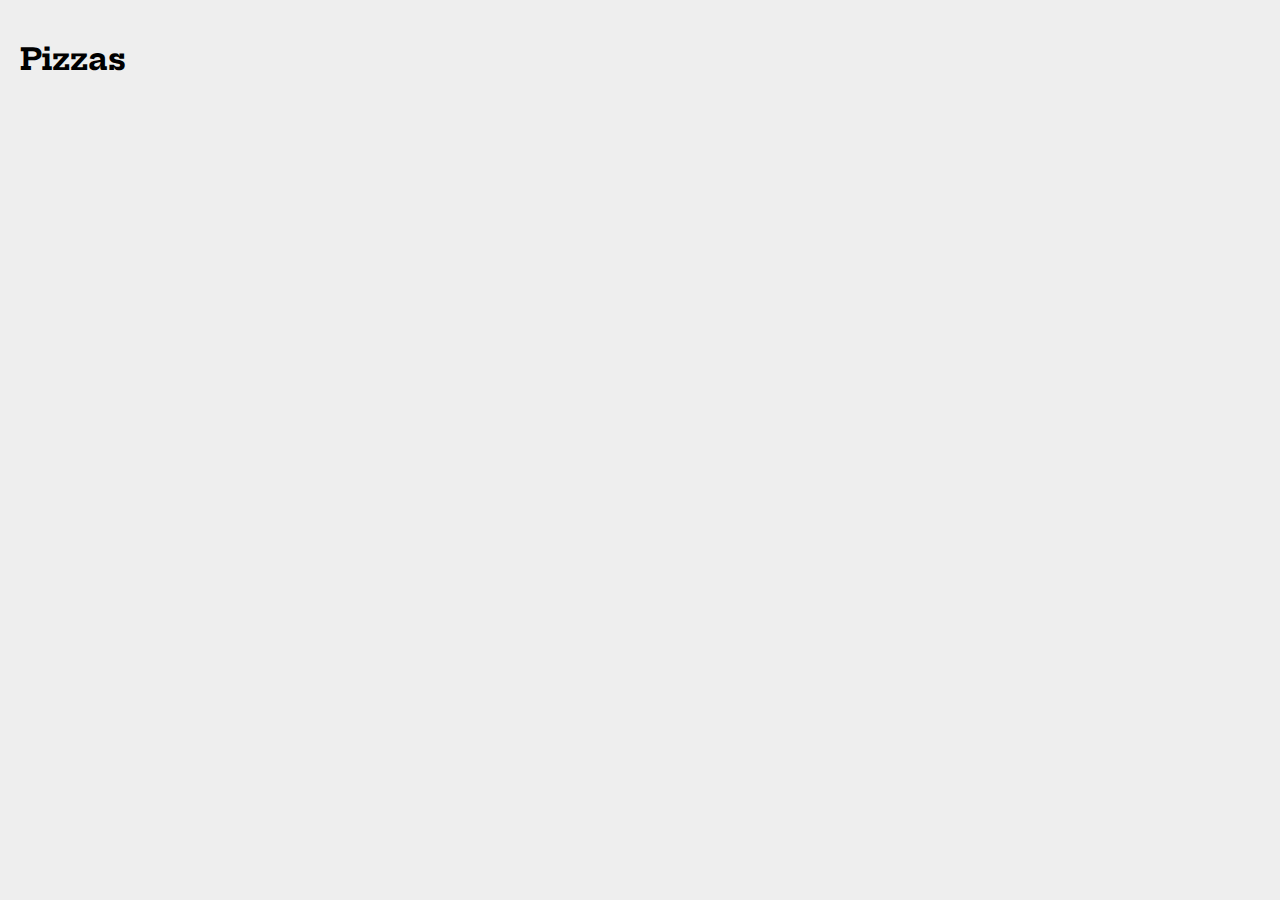
==== index.html @ f1987ee3 "initial" ====
<!DOCTYPE html>
<html>
<head>
    <meta charset="utf-8" />
    <title>Curso de JavaScript</title>
    <link rel="stylesheet" href="style.css" />
    <meta name="viewport" content="width=device-width, initial-scale=1.0">
    <link href="https://fonts.googleapis.com/css?family=Hepta+Slab:400,700|Lato:400,700&display=swap" rel="stylesheet">
</head>
<body>
    <div class="models">
        <div class="pizza-item">
            <a href="">
                <div class="pizza-item--img"><img src="" /></div>
                <div class="pizza-item--add">+</div>
            </a>
            <div class="pizza-item--price">R$ --</div>
            <div class="pizza-item--name">--</div>
            <div class="pizza-item--desc">--</div>
        </div>
        <div class="cart--item">
            <img src="" />
            <div class="cart--item-nome">--</div>
            <div class="cart--item--qtarea">
                <button class="cart--item-qtmenos">-</button>
                <div class="cart--item--qt">1</div>
                <button class="cart--item-qtmais">+</button>
            </div>
        </div>
    </div>
    <header>
        <div class="menu-openner"><span>0</span>🛒</div>
    </header>
    <main>
        <h1>Pizzas</h1>
        <div class="pizza-area"></div>
    </main>
    <aside>
        <div class="cart--area">
            <div class="menu-closer">❌</div>
            <h1>Suas Pizzas</h1>
            <div class="cart"></div>
            <div class="cart--details">
                <div class="cart--totalitem subtotal">
                    <span>Subtotal</span>
                    <span>R$ --</span>
                </div>
                <div class="cart--totalitem desconto">
                    <span>Desconto (-10%)</span>
                    <span>R$ --</span>
                </div>
                <div class="cart--totalitem total big">
                    <span>Total</span>
                    <span>R$ --</span>
                </div>
                <div class="cart--finalizar">Finalizar a compra</div>
            </div>
        </div>
    </aside>
    <div class="pizzaWindowArea">
        <div class="pizzaWindowBody">
            <div class="pizzaInfo--cancelMobileButton">Voltar</div>
            <div class="pizzaBig">
                <img src="" />
            </div>
            <div class="pizzaInfo">
                <h1>--</h1>
                <div class="pizzaInfo--desc">--</div>
                <div class="pizzaInfo--sizearea">
                    <div class="pizzaInfo--sector">Tamanho</div>
                    <div class="pizzaInfo--sizes">
                        <div data-key="0" class="pizzaInfo--size">PEQUENA <span>--</span></div>
                        <div data-key="1" class="pizzaInfo--size">MÉDIO <span>--</span></div>
                        <div data-key="2" class="pizzaInfo--size selected">GRANDE <span>--</span></div>
                    </div>
                </div>
                <div class="pizzaInfo--pricearea">
                    <div class="pizzaInfo--sector">Preço</div>
                    <div class="pizzaInfo--price">
                        <div class="pizzaInfo--actualPrice">R$ --</div>
                        <div class="pizzaInfo--qtarea">
                            <button class="pizzaInfo--qtmenos">-</button>
                            <div class="pizzaInfo--qt">1</div>
                            <button class="pizzaInfo--qtmais">+</button>
                        </div>
                    </div>
                </div>
                <div class="pizzaInfo--addButton">Adicionar ao carrinho</div>
                <div class="pizzaInfo--cancelButton">Cancelar</div>
            </div>
        </div>
    </div>

    <script type="text/javascript" src="pizzas.js"></script>
    <script type="text/javascript" src="script.js"></script>
</body>
</html>
---- style.css ----
* {
    box-sizing: border-box;
}
body {
    background-color:#EEE;
    font-family:'Lato',Helvetica,Arial;
    font-size:15px;
    display:flex;
    margin:0;
    min-height:100vh;
}
.models {
    display:none;
}

header {
    position: fixed;
    left:0;
    top:0;
    right:0;
    height:60px;
    background-color:#399ade;
    display:none;
    justify-content: flex-end;
    align-items: center;
}
.menu-openner {
    margin-right: 15px;
    font-size: 26px;
    background-color: #a9dcff;
    padding: 5px 20px;
    border-radius: 5px;
}
.menu-openner span {
    margin-right:10px;
}
.menu-closer {
    width:32px;
    height:32px;
    display:none;
    font-size: 30px;
}

aside {
    background-color:#9ccbe6;
    width:0vw;
    font-family:'Hepta Slab', Helvetica, Arial;
    transition:all ease .2s;
    overflow-x:hidden;
}
aside.show {
    width:30vw;
}
.cart--area {
    padding:20px;
}
main {
    flex:1;
    padding:20px;
}
h1 {
    font-family:'Hepta Slab', Helvetica, Arial;
}
.pizza-area {
    display:grid;
    grid-template-columns: repeat(3, 1fr);
}
.pizza-item {
    text-align: center;
    max-width:250px;
    font-family:'Hepta Slab', Helvetica, Arial;
    margin:0 auto 50px auto;
}
.pizza-item a {
    display:flex;
    flex-direction: column;
    align-items:center;
    text-decoration: none;
}
.pizza-item--img {
    width:200px;
    height:200px;
    background-color:#EEE;
    border-radius:100px;
    box-shadow:0px 10px 50px rgba(0, 0, 0, 0.2);
}
.pizza-item--img img {
    width:100%;
    height:auto;
}
.pizza-item--add {
    width:50px;
    height:50px;
    line-height:50px;
    border-radius:25px;
    background-color:#388bc5;
    text-align:center;
    color:#FFF;
    font-size:22px;
    cursor:pointer;
    margin-top:-25px;
    transition:all ease .2s;
}
.pizza-item a:hover .pizza-item--add {
    background-color:#244c88;
}
.pizza-item--price {
    font-size:15px;
    color:#333;
    margin-top:5px;
}
.pizza-item--name {
    font-size:20px;
    font-weight: bold;
    color:#000;
    margin-top:5px;
}
.pizza-item--desc {
    font-size:13px;
    color:#555;
    margin-top:10px;
}

.pizzaWindowArea {
    position:fixed;
    left:0;
    top:0;
    bottom:0;
    right:0;
    background-color:rgba(255, 255, 255, 0.5);
    display:none;
    transition: all ease .5s;
    justify-content: center;
    align-items: center;
    overflow-y:auto;
}
.pizzaWindowBody {
    width:900px;
    background-color:#FFF;
    border-radius:10px;
    box-shadow:0px 0px 15px #999;
    display:flex;
    margin:20px 0px;
}
.pizzaBig {
    flex:1;
    display:flex;
    justify-content: center;
    align-items: center;
}
.pizzaBig--back {
    position:absolute;
    width:30px;
    height:30px;
    background-color:#000;
}
.pizzaBig img {
    height:400px;
    width:auto;
}
.pizzaInfo {
    flex:1;
    font-family:'Hepta Slab', Helvetica, Arial;
    padding-bottom:50px;
}
.pizzaInfo h1 {
    margin-top:50px;
}
.pizzaInfo .pizzaInfo--desc {
    font-size:15px;
    color:#999;
    margin-top:10px;
    font-family:'Lato',Helvetica,Arial;
}
.pizzaInfo--sector {
    color:#CCC;
    text-transform: uppercase;
    font-size:14px;
    margin-top:30px;
    margin-bottom:10px;
}
.pizzaInfo--sizes {
    display:inline-flex;
    border-radius:10px;
    overflow:hidden;
}
.pizzaInfo--size {
    padding:10px 15px;
    color:#000;
    background-color:#EEE;
    font-size:13px;
    font-weight: bold;
    cursor:pointer;
}
.pizzaInfo--size:hover {
    background-color:#CCC;
}
.pizzaInfo--size.selected {
    background-color:#399ade;
    color:#FFF;
}
.pizzaInfo--size.selected span {
    color:#D6D6D6;
}
.pizzaInfo--size span {
    font-size:12px;
    color:#999;
    font-weight: normal;
}
.pizzaInfo--price {
    display:flex;
    align-items:center;
}
.pizzaInfo--actualPrice {
    font-size:28px;
    margin-right:30px;
}
.pizzaInfo--qtarea {
    display:inline-flex;
    background-color:#EEE;
    border-radius:10px;
    height:30px;
}
.pizzaInfo--qtarea button {
    border:0;
    background-color:transparent;
    font-size:17px;
    outline:0;
    cursor:pointer;
    padding:0px 10px;
    color:#333;
}
.pizzaInfo--qt {
    line-height: 30px;
    font-size: 12px;
    font-weight: bold;
    padding: 0px 5px;
    color:#000;
}
.pizzaInfo--addButton {
    margin-top:30px;
    padding:20px 30px;
    border-radius:20px;
    background-color:#48d05f;
    color:#FFF;
    display:inline-block;
    cursor:pointer;
    margin-right:30px;
}
.pizzaInfo--addButton:hover {
    background-color:#32a345;
}
.pizzaInfo--cancelButton {
    display:inline-block;
    cursor:pointer;
}
.pizzaInfo--cancelMobileButton {
    display:none;
    height:40px;
    text-align:center;
    line-height: 40px;
    margin-bottom:30px;
}
.cart {
    margin-bottom:20px;
}
.cart--item {
    display:flex;
    align-items:center;
    margin:10px 0;
}
.cart--item img {
    width:40px;
    height:40px;
    margin-right:20px;
}
.cart--item-nome {
    flex:1;
}
.cart--item--qtarea {
    display:inline-flex;
    background-color:#EEE;
    border-radius:10px;
    height:30px;
}
.cart--item--qtarea button {
    border:0;
    background-color:transparent;
    font-size:17px;
    outline:0;
    cursor:pointer;
    padding:0px 10px;
    color:#333;
}
.cart--item--qt {
    line-height: 30px;
    font-size: 12px;
    font-weight: bold;
    padding: 0px 5px;
    color:#000;
}
.cart--totalitem {
    padding:15px 0;
    border-top:1px solid #79b9dd;
    color:#315970;
    display:flex;
    justify-content: space-between;
    font-size:15px;
}
.cart--totalitem span:first-child {
    font-weight: bold;
}
.cart--totalitem.big {
    font-size:20px;
    color:#000;
    font-weight: bold;
}
.cart--finalizar {
    padding:20px 30px;
    border-radius:20px;
    background-color:#48d05f;
    color:#FFF;
    cursor:pointer;
    text-align:center;
    margin-top:20px;
    border:2px solid #63f77c;
    transition: all ease .2s;
}
.cart--finalizar:hover {
    background-color:#35af4a;
}

@media (max-width:1000px) {
    .pizza-area {
        grid-template-columns: repeat(2, 1fr);
    }
}

@media (max-width:840px) {
    body {
        flex-direction: column;
    }
    .pizza-area {
        display:block;
    }
    .pizza-item {
        max-width:100%;
    }
    header {
        display:flex;
    }
    main {
        padding-top:60px;
    }

    aside {
        width:auto;
        position:fixed;
        left:100vw;
        right:0;
        top:0;
        bottom:0;
        transition: all ease .2s;
    }
    aside.show {
        width:auto;
    }
    .cart--area {
        width:100vw;
    }

    .menu-closer {
        display:block;
    }

    .pizzaWindowArea {
        justify-content:flex-start;
        align-items: flex-start;
    }

    .pizzaWindowBody {
        width:100vw;
        display:block;
        padding:20px;
        border-radius:0;
        box-shadow:none;
        margin:0;
    }

    .pizzaBig img {
        width: 75%;
        height: auto;
    }

    .pizzaInfo h1 {
        margin-top:20px;
    }

    .pizzaInfo--qtarea {
        height:60px;
    }
    .pizzaInfo--qtarea button {
        font-size:25px;
        padding:0px 25px;
    }
    .pizzaInfo--qt {
        line-height: 60px;
        font-size:20px;
    }
    .pizzaInfo--addButton {
        font-size:20px;
        display:block;
        text-align:center;
        margin:30px auto;
    }

    .pizzaInfo--cancelButton {
        display:none;
    }
    .pizzaInfo--cancelMobileButton {
        display:block;
    }
}
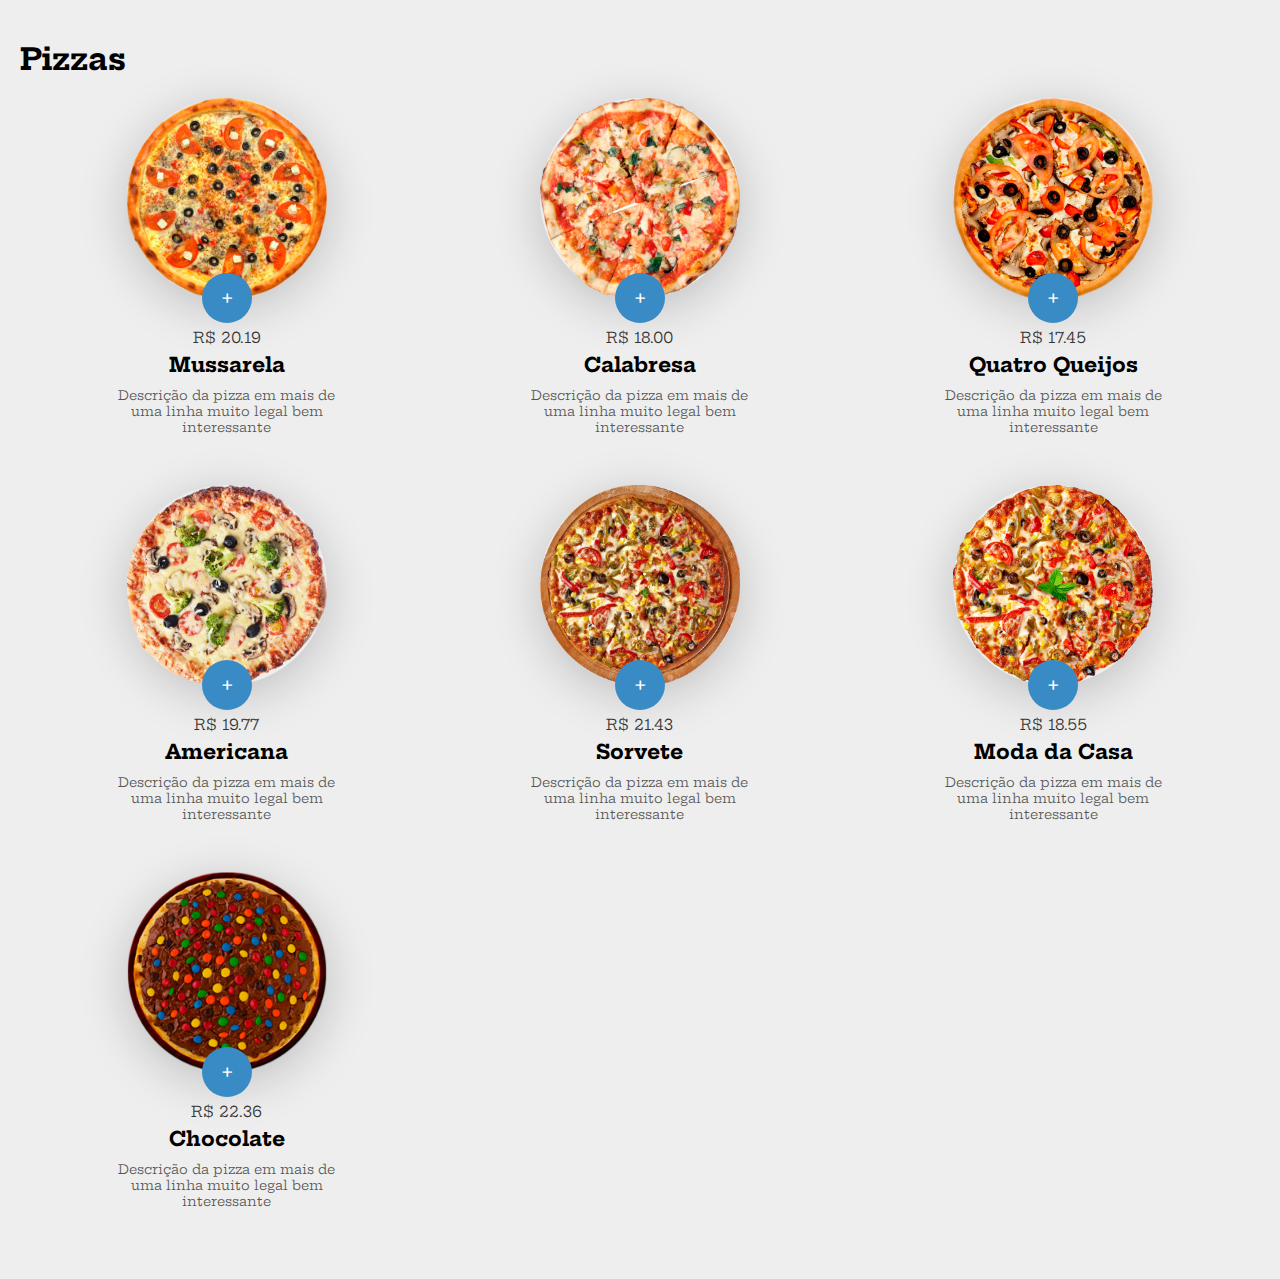
==== commit 11afd28c: "catalogo" ====
--- a/index.html
+++ b/index.html
@@ -2,7 +2,7 @@
 <html>
 <head>
     <meta charset="utf-8" />
-    <title>Curso de JavaScript</title>
+    <title>Favela Pizzas</title>
     <link rel="stylesheet" href="style.css" />
     <meta name="viewport" content="width=device-width, initial-scale=1.0">
     <link href="https://fonts.googleapis.com/css?family=Hepta+Slab:400,700|Lato:400,700&display=swap" rel="stylesheet">
